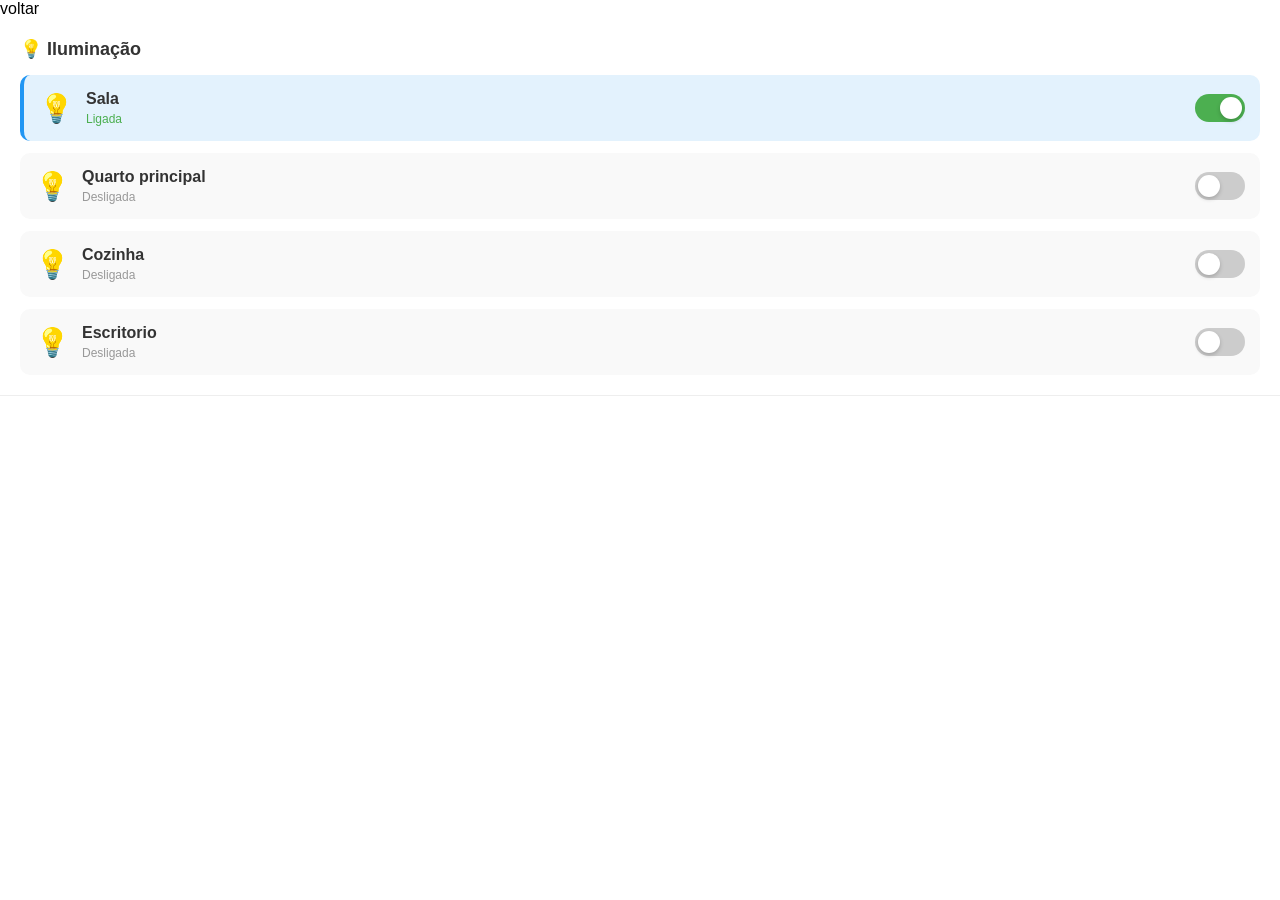
==== pagina-principal/html/luz.html @ f23a62cf "primeiro commit" ====
<link rel="stylesheet" href="../css/atlas.css" /> 
        <a href="index.html">voltar</a>

        <link rel="stylesheet" href="../css/atlas.css" />
        <body>
           <!-- Lighting Control -->
           <div class="control-section">
            <h3>💡 Iluminação</h3>
            <div class="devices-grid">
              <div class="device-card active" data-device="luz-sala">
                <div class="device-icon">💡</div>
                <div class="device-info">
                  <span class="device-name">Sala</span>
                  <span class="device-status off on">Ligada</span>
                </div>
                <button class="toggle-btn active" data-device="luz-sala">
                  <span class="toggle-slider"></span>
                </button>
              </div>

              <div class="device-card" data-device="luz-quarto">
                <div class="device-icon">💡</div>
                <div class="device-info">
                  <span class="device-name">Quarto principal</span>
                  <span class="device-status off">Desligada</span>
                </div>
                <button class="toggle-btn" data-device="luz-quarto">
                  <span class="toggle-slider"></span>
                </button>
              </div>

              <div class="device-card" data-device="luz-cozinha">
                <div class="device-icon">💡</div>
                <div class="device-info">
                  <span class="device-name">Cozinha</span>
                  <span class="device-status off">Desligada</span>
                </div>
                <button class="toggle-btn" data-device="luz-cozinha">
                  <span class="toggle-slider"></span>
                </button>
              </div>

              <div class="device-card" data-device="luz-escritorio">
                <div class="device-icon">💡</div>
                <div class="device-info">
                  <span class="device-name">Escritorio</span>
                  <span class="device-status off">Desligada</span>
                </div>
               <button class="toggle-btn" data-device="luz-escritorio">
                <span class="toggle-slider"></span>
               </button>
              </div>
            </div>
          </div>

            <!-- Audio for TTS -->
          <audio id="atlasAudio" style="display: none"></audio>

          <script src="/js/luz.js"></script>
         </body>
         <body>

   </body>

   <script src="../js/atlas.js"></script>
         </body>
---- pagina-principal/css/atlas.css ----
* {
    margin: 0;
    padding: 0;
    box-sizing: border-box;
}
a{
    text-decoration: none;
    color:black
    ;
}
body {
    font-family: 'Segoe UI', Tahoma, Geneva, Verdana, sans-serif;
    
        background-image: url('../images/10547365-fundo-gradiente-purpura-claro-escuro-escuro-gratis-foto.jpg');
        background-size: cover; /* Ajusta o tamanho para cobrir a tela */
        background-repeat: no-repeat; /* Não repete a imagem */
        background-position: center; /* Centraliza a imagem */
        background-attachment: fixed; /* Mantém a imagem fixa ao rolar (opcional) */
    
      
}

.container {
    max-width: 1400px;
    margin: 0 auto;
}

/* Header */
.header {
    background: white;
    padding: 20px 30px;
    border-radius: 15px;
    display: flex;
    justify-content: space-between;
    align-items: center;
    margin-bottom: 20px;
    box-shadow: 0 4px 6px rgba(0,0,0,0.1);
}

.logo {
    display: flex;
    align-items: center;
    gap: 15px;
}

.logo-icon {
    font-size:  40px
}

.logo2{
    background: none;
    border: none;
    padding: 0;
    cursor: pointer;
    font-size: 40px;
}


.logo h1 {
    color: #d38afa;
    font-size: 32px;
    font-weight: 700;
}

.status {
    display: flex;
    align-items: center;
    gap: 8px;
    color: #4caf50;
    font-weight: 500;
}

.status-indicator {
    width: 12px;
    height: 12px;
    border-radius: 50%;
    background: #4caf50;
    animation: pulse 2s infinite;
}

@keyframes pulse {
    0%, 100% { opacity: 1; }
    50% { opacity: 0.5; }
}

/* Main Content */
.main-content {
    display: grid;
    grid-template-columns: 1fr 1fr;
    gap: 20px;
    margin-bottom: 20px;
}

.chat-panel, .control-panel {
    background: white;
    border-radius: 15px;
    overflow: hidden;
    box-shadow: 0 4px 6px rgba(0,0,0,0.1);
    display: flex;
    flex-direction: column;
}

.panel-header {
    background: linear-gradient(135deg, #667eea 0%, #764ba2 100%);
    color: white;
    padding: 20px;
}

.panel-header h2 {
    font-size: 22px;
    font-weight: 600;
}

/* Chat Interface */
.chat-messages {
    flex: 1;
    padding: 20px;
    overflow-y: auto;
    max-height: 500px;
    min-height: 400px;
}

.message {
    display: flex;
    gap: 12px;
    margin-bottom: 20px;
    animation: fadeIn 0.3s ease;
}

@keyframes fadeIn {
    from { opacity: 0; transform: translateY(10px); }
    to { opacity: 1; transform: translateY(0); }
}

.message.user {
    flex-direction: row-reverse;
}

.avatar {
    width: 40px;
    height: 40px;
    border-radius: 50%;
    display: flex;
    align-items: center;
    justify-content: center;
    font-size: 24px;
    flex-shrink: 0;
}

.message.assistant .avatar {
    background: #e3f2fd;
}

.message.user .avatar {
    background: #f3e5f5;
}

.message-content {
    background: #f5f5f5;
    padding: 12px 16px;
    border-radius: 12px;
    max-width: 70%;
}

.message.user .message-content {
    background: #667eea;
    color: white;
}

.message-content p {
    margin-bottom: 5px;
    line-height: 1.5;
}

.message-content small {
    color: #666;
    font-size: 12px;
}

.message.user .message-content small {
    color: rgba(255,255,255,0.8);
}

.chat-input-container {
    display: flex;
    gap: 10px;
    padding: 20px;
    border-top: 1px solid #eee;
    background: white;
}

.voice-btn {
    width: 50px;
    height: 50px;
    border-radius: 50%;
    border: none;
    background: #667eea;
    color: white;
    cursor: pointer;
    font-size: 24px;
    display: flex;
    align-items: center;
    justify-content: center;
    transition: all 0.3s ease;
}

.voice-btn:hover {
    background: #5568d3;
    transform: scale(1.05);
}

.voice-btn.listening {
    background: #f44336;
    animation: pulse-mic 1s infinite;
}

@keyframes pulse-mic {
    0%, 100% { transform: scale(1); }
    50% { transform: scale(1.1); }
}

#chatInput {
    flex: 1;
    padding: 12px 16px;
    border: 2px solid #e0e0e0;
    border-radius: 25px;
    font-size: 14px;
    outline: none;
    transition: border-color 0.3s ease;
}

#chatInput:focus {
    border-color: #667eea;
}

.send-btn {
    padding: 12px 24px;
    background: #667eea;
    color: white;
    border: none;
    border-radius: 25px;
    cursor: pointer;
    font-weight: 600;
    transition: background 0.3s ease;
}

.send-btn:hover {
    background: #5568d3;
}

/* Control Panel */
.control-panel {
    max-height: 700px;
    overflow-y: auto;
}

.control-section {
    padding: 20px;
    border-bottom: 1px solid #eee;
}

.control-section:last-child {
    border-bottom: none;
}

.control-section h3 {
    margin-bottom: 15px;
    color: #333;
    font-size: 18px;
}

/* Devices Grid */
.devices-grid {
    display: grid;
    gap: 12px;
}

.device-card {
    display: flex;
    align-items: center;
    gap: 12px;
    padding: 15px;
    background: #f9f9f9;
    border-radius: 10px;
    transition: all 0.3s ease;
}

.device-card:hover {
    background: #f0f0f0;
}

.device-card.active {
    background: #e3f2fd;
    border-left: 4px solid #2196f3;
}

.device-icon {
    font-size: 28px;
}

.device-info {
    flex: 1;
    display: flex;
    flex-direction: column;
    gap: 4px;
}

.device-name {
    font-weight: 600;
    color: #333;
}

.device-status {
    font-size: 12px;
    color: #999;
}

.device-status.on {
    color: #4caf50;
}

.toggle-btn {
    width: 50px;
    height: 28px;
    background: #ccc;
    border: none;
    border-radius: 14px;
    cursor: pointer;
    position: relative;
    transition: background 0.3s ease;
}

.toggle-btn.active {
    background: #4caf50;
}

.toggle-slider {
    position: absolute;
    width: 22px;
    height: 22px;
    background: white;
    border-radius: 50%;
    top: 3px;
    left: 3px;
    transition: transform 0.3s ease;
    box-shadow: 0 2px 4px rgba(0,0,0,0.2);
}

.toggle-btn.active .toggle-slider {
    transform: translateX(22px);
}

/* Climate Control */
.climate-control {
    display: flex;
    flex-direction: column;
    align-items: center;
    gap: 15px;
    padding: 20px;
    background: #f9f9f9;
    border-radius: 10px;
}

.temperature-display {
    display: flex;
    align-items: baseline;
    gap: 5px;
}

.temp-value {
    font-size: 48px;
    font-weight: 700;
    color: #667eea;
}

.temp-unit {
    font-size: 24px;
    color: #999;
}

.climate-controls {
    display: flex;
    gap: 15px;
}

.temp-btn {
    width: 50px;
    height: 50px;
    border-radius: 50%;
    border: 2px solid #667eea;
    background: white;
    color: #667eea;
    font-size: 24px;
    font-weight: 700;
    cursor: pointer;
    transition: all 0.3s ease;
}

.temp-btn:hover {
    background: #667eea;
    color: white;
}

.ac-status {
    color: #666;
    font-size: 14px;
}

/* Security Panel */
.security-panel {
    display: flex;
    flex-direction: column;
    gap: 15px;
}

.security-status {
    display: flex;
    align-items: center;
    gap: 10px;
    padding: 15px;
    background: #e8f5e9;
    border-radius: 10px;
    color: #2e7d32;
    font-weight: 600;
}

.security-icon {
    font-size: 24px;
}

.camera-grid {
    display: grid;
    grid-template-columns: 1fr 1fr;
    gap: 10px;
}

.camera-feed {
    display: flex;
    flex-direction: column;
    gap: 8px;
}

.camera-placeholder {
    aspect-ratio: 16/9;
    background: #333;
    color: white;
    display: flex;
    align-items: center;
    justify-content: center;
    border-radius: 8px;
    font-size: 14px;
}

.camera-status {
    font-size: 12px;
    color: #4caf50;
    text-align: center;
}

.alarm-btn {
    padding: 12px;
    background: #ff5252;
    color: white;
    border: none;
    border-radius: 8px;
    cursor: pointer;
    font-weight: 600;
    transition: background 0.3s ease;
}

.alarm-btn:hover {
    background: #ff1744;
}

/* Music Player */
.music-player {
    display: flex;
    flex-direction: column;
    gap: 15px;
    padding: 15px;
    background: #f9f9f9;
    border-radius: 10px;
}

.now-playing {
    text-align: center;
    color: #666;
    font-style: italic;
}

.player-controls {
    display: flex;
    justify-content: center;
    gap: 15px;
}

.player-btn {
    width: 45px;
    height: 45px;
    border-radius: 50%;
    border: none;
    background: #667eea;
    color: white;
    font-size: 18px;
    cursor: pointer;
    transition: all 0.3s ease;
    display: flex;
    align-items: center;
    justify-content: center;
}

.player-btn:hover {
    background: #5568d3;
    transform: scale(1.1);
}

/* Shopping Cart */
.shopping-section {
    display: flex;
    flex-direction: column;
    gap: 15px;
}

.cart-summary {
    display: flex;
    justify-content: space-between;
    align-items: center;
    padding: 15px;
    background: #f9f9f9;
    border-radius: 10px;
}

.cart-info {
    display: flex;
    flex-direction: column;
    gap: 5px;
}

.cart-count {
    font-weight: 600;
    color: #333;
}

.cart-total {
    font-size: 18px;
    font-weight: 700;
    color: #667eea;
}

.view-cart-btn {
    padding: 10px 20px;
    background: #667eea;
    color: white;
    border: none;
    border-radius: 8px;
    cursor: pointer;
    font-weight: 600;
    transition: background 0.3s ease;
}

.view-cart-btn:hover {
    background: #5568d3;
}

.quick-add {
    display: flex;
    gap: 10px;
}

.quick-add input {
    flex: 1;
    padding: 10px;
    border: 2px solid #e0e0e0;
    border-radius: 8px;
    font-size: 14px;
    outline: none;
}

.quick-add input:focus {
    border-color: #667eea;
}

.add-btn {
    padding: 10px 20px;
    background: #4caf50;
    color: white;
    border: none;
    border-radius: 8px;
    cursor: pointer;
    font-weight: 600;
    transition: background 0.3s ease;
}

.add-btn:hover {
    background: #45a049;
}

.cart-items {
    display: flex;
    flex-direction: column;
    gap: 8px;
    max-height: 200px;
    overflow-y: auto;
}

.cart-item {
    display: flex;
    justify-content: space-between;
    align-items: center;
    padding: 10px;
    background: #f5f5f5;
    border-radius: 8px;
    animation: slideIn 0.3s ease;
}

@keyframes slideIn {
    from { opacity: 0; transform: translateX(-20px); }
    to { opacity: 1; transform: translateX(0); }
}

.cart-item-info {
    flex: 1;
}

.cart-item-name {
    font-weight: 600;
    color: #333;
}

.cart-item-price {
    color: #666;
    font-size: 14px;
}

.remove-item-btn {
    padding: 5px 10px;
    background: #ff5252;
    color: white;
    border: none;
    border-radius: 5px;
    cursor: pointer;
    font-size: 12px;
    transition: background 0.3s ease;
}

.remove-item-btn:hover {
    background: #ff1744;
}

/* GPS Navigation */
.gps-section {
    display: flex;
    flex-direction: column;
    gap: 15px;
}

.location-display {
    padding: 15px;
    background: #e3f2fd;
    border-radius: 10px;
}

.current-location {
    color: #1976d2;
    font-weight: 600;
    display: flex;
    align-items: center;
    gap: 8px;
}

.navigation-input {
    display: flex;
    gap: 10px;
}

.navigation-input input {
    flex: 1;
    padding: 10px;
    border: 2px solid #e0e0e0;
    border-radius: 8px;
    font-size: 14px;
    outline: none;
}

.navigation-input input:focus {
    border-color: #667eea;
}

.navigate-btn {
    padding: 10px 20px;
    background: #2196f3;
    color: white;
    border: none;
    border-radius: 8px;
    cursor: pointer;
    font-weight: 600;
    transition: background 0.3s ease;
}

.navigate-btn:hover {
    background: #1976d2;
}

.route-info {
    padding: 15px;
    background: #f9f9f9;
    border-radius: 10px;
    min-height: 60px;
    display: none;
}

.route-info.active {
    display: block;
}

.route-details {
    display: flex;
    flex-direction: column;
    gap: 10px;
}

.route-detail-item {
    display: flex;
    justify-content: space-between;
    color: #666;
}

.route-detail-item strong {
    color: #333;
}

.get-location-btn {
    padding: 10px;
    background: #ff9800;
    color: white;
    border: none;
    border-radius: 8px;
    cursor: pointer;
    font-weight: 600;
    transition: background 0.3s ease;
}

.get-location-btn:hover {
    background: #f57c00;
}

/* Modal */
.modal {
    display: none;
    position: fixed;
    z-index: 1000;
    left: 0;
    top: 0;
    width: 100%;
    height: 100%;
    background: rgba(0,0,0,0.5);
    animation: fadeIn 0.3s ease;
}

.modal.active {
    display: flex;
    justify-content: center;
    align-items: center;
}

.modal-content {
    background: white;
    border-radius: 15px;
    width: 90%;
    max-width: 600px;
    max-height: 80vh;
    display: flex;
    flex-direction: column;
    animation: slideUp 0.3s ease;
}

@keyframes slideUp {
    from { opacity: 0; transform: translateY(50px); }
    to { opacity: 1; transform: translateY(0); }
}

.modal-header {
    display: flex;
    justify-content: space-between;
    align-items: center;
    padding: 20px;
    border-bottom: 1px solid #eee;
}

.modal-header h2 {
    color: #333;
    font-size: 24px;
}

.close-modal {
    width: 35px;
    height: 35px;
    border-radius: 50%;
    border: none;
    background: #f5f5f5;
    font-size: 24px;
    cursor: pointer;
    transition: background 0.3s ease;
}

.close-modal:hover {
    background: #e0e0e0;
}

.modal-body {
    flex: 1;
    padding: 20px;
    overflow-y: auto;
}

.empty-cart {
    text-align: center;
    color: #999;
    padding: 40px;
    font-style: italic;
}

.modal-cart-item {
    display: flex;
    justify-content: space-between;
    align-items: center;
    padding: 15px;
    background: #f9f9f9;
    border-radius: 10px;
    margin-bottom: 10px;
}

.modal-cart-item-info {
    flex: 1;
}

.modal-cart-item-name {
    font-weight: 600;
    color: #333;
    margin-bottom: 5px;
}

.modal-cart-item-price {
    color: #667eea;
    font-size: 16px;
    font-weight: 600;
}

.modal-footer {
    padding: 20px;
    border-top: 1px solid #eee;
    display: flex;
    flex-direction: column;
    gap: 10px;
}

.modal-total {
    display: flex;
    justify-content: space-between;
    font-size: 20px;
    font-weight: 700;
    color: #333;
    padding-bottom: 10px;
}

.modal-total-value {
    color: #667eea;
}

.checkout-btn {
    padding: 15px;
    background: #4caf50;
    color: white;
    border: none;
    border-radius: 10px;
    cursor: pointer;
    font-weight: 700;
    font-size: 16px;
    transition: background 0.3s ease;
}

.checkout-btn:hover {
    background: #45a049;
}

.clear-cart-btn {
    padding: 12px;
    background: #f44336;
    color: white;
    border: none;
    border-radius: 10px;
    cursor: pointer;
    font-weight: 600;
    transition: background 0.3s ease;
}

.clear-cart-btn:hover {
    background: #d32f2f;
}

/* Educational Section */
.educational-section {
    background: white;
    border-radius: 15px;
    padding: 30px;
    box-shadow: 0 4px 6px rgba(0,0,0,0.1);
}

.educational-section h2 {
    color: #667eea;
    margin-bottom: 20px;
    font-size: 24px;
}

.educational-grid {
    display: grid;
    grid-template-columns: repeat(4, 1fr);
    gap: 20px;
}

.edu-card {
    padding: 20px;
    background: #f9f9f9;
    border-radius: 10px;
    text-align: center;
    cursor: pointer;
    transition: all 0.3s ease;
}

.edu-card:hover {
    background: #e3f2fd;
    transform: translateY(-5px);
    box-shadow: 0 4px 8px rgba(0,0,0,0.1);
}

.edu-icon {
    font-size: 48px;
    margin-bottom: 10px;
}

.edu-card h4 {
    color: #333;
    margin-bottom: 8px;
    font-size: 16px;
}

.edu-card p {
    color: #666;
    font-size: 13px;
}

/* Responsive */
@media (max-width: 1024px) {
    .main-content {
        grid-template-columns: 1fr;
    }

    .educational-grid {
        grid-template-columns: repeat(2, 1fr);
    }
}

@media (max-width: 600px) {
    .educational-grid {
        grid-template-columns: 1fr;
    }

    .camera-grid {
        grid-template-columns: 1fr;
    }

    .logo h1 {
        font-size: 24px;
    }
}

#chatMessages .message {
    display: flexbox;
  }
---- pagina-principal/css/atlas.css ----
* {
    margin: 0;
    padding: 0;
    box-sizing: border-box;
}
a{
    text-decoration: none;
    color:black
    ;
}
body {
    font-family: 'Segoe UI', Tahoma, Geneva, Verdana, sans-serif;
    
        background-image: url('../images/10547365-fundo-gradiente-purpura-claro-escuro-escuro-gratis-foto.jpg');
        background-size: cover; /* Ajusta o tamanho para cobrir a tela */
        background-repeat: no-repeat; /* Não repete a imagem */
        background-position: center; /* Centraliza a imagem */
        background-attachment: fixed; /* Mantém a imagem fixa ao rolar (opcional) */
    
      
}

.container {
    max-width: 1400px;
    margin: 0 auto;
}

/* Header */
.header {
    background: white;
    padding: 20px 30px;
    border-radius: 15px;
    display: flex;
    justify-content: space-between;
    align-items: center;
    margin-bottom: 20px;
    box-shadow: 0 4px 6px rgba(0,0,0,0.1);
}

.logo {
    display: flex;
    align-items: center;
    gap: 15px;
}

.logo-icon {
    font-size:  40px
}

.logo2{
    background: none;
    border: none;
    padding: 0;
    cursor: pointer;
    font-size: 40px;
}


.logo h1 {
    color: #d38afa;
    font-size: 32px;
    font-weight: 700;
}

.status {
    display: flex;
    align-items: center;
    gap: 8px;
    color: #4caf50;
    font-weight: 500;
}

.status-indicator {
    width: 12px;
    height: 12px;
    border-radius: 50%;
    background: #4caf50;
    animation: pulse 2s infinite;
}

@keyframes pulse {
    0%, 100% { opacity: 1; }
    50% { opacity: 0.5; }
}

/* Main Content */
.main-content {
    display: grid;
    grid-template-columns: 1fr 1fr;
    gap: 20px;
    margin-bottom: 20px;
}

.chat-panel, .control-panel {
    background: white;
    border-radius: 15px;
    overflow: hidden;
    box-shadow: 0 4px 6px rgba(0,0,0,0.1);
    display: flex;
    flex-direction: column;
}

.panel-header {
    background: linear-gradient(135deg, #667eea 0%, #764ba2 100%);
    color: white;
    padding: 20px;
}

.panel-header h2 {
    font-size: 22px;
    font-weight: 600;
}

/* Chat Interface */
.chat-messages {
    flex: 1;
    padding: 20px;
    overflow-y: auto;
    max-height: 500px;
    min-height: 400px;
}

.message {
    display: flex;
    gap: 12px;
    margin-bottom: 20px;
    animation: fadeIn 0.3s ease;
}

@keyframes fadeIn {
    from { opacity: 0; transform: translateY(10px); }
    to { opacity: 1; transform: translateY(0); }
}

.message.user {
    flex-direction: row-reverse;
}

.avatar {
    width: 40px;
    height: 40px;
    border-radius: 50%;
    display: flex;
    align-items: center;
    justify-content: center;
    font-size: 24px;
    flex-shrink: 0;
}

.message.assistant .avatar {
    background: #e3f2fd;
}

.message.user .avatar {
    background: #f3e5f5;
}

.message-content {
    background: #f5f5f5;
    padding: 12px 16px;
    border-radius: 12px;
    max-width: 70%;
}

.message.user .message-content {
    background: #667eea;
    color: white;
}

.message-content p {
    margin-bottom: 5px;
    line-height: 1.5;
}

.message-content small {
    color: #666;
    font-size: 12px;
}

.message.user .message-content small {
    color: rgba(255,255,255,0.8);
}

.chat-input-container {
    display: flex;
    gap: 10px;
    padding: 20px;
    border-top: 1px solid #eee;
    background: white;
}

.voice-btn {
    width: 50px;
    height: 50px;
    border-radius: 50%;
    border: none;
    background: #667eea;
    color: white;
    cursor: pointer;
    font-size: 24px;
    display: flex;
    align-items: center;
    justify-content: center;
    transition: all 0.3s ease;
}

.voice-btn:hover {
    background: #5568d3;
    transform: scale(1.05);
}

.voice-btn.listening {
    background: #f44336;
    animation: pulse-mic 1s infinite;
}

@keyframes pulse-mic {
    0%, 100% { transform: scale(1); }
    50% { transform: scale(1.1); }
}

#chatInput {
    flex: 1;
    padding: 12px 16px;
    border: 2px solid #e0e0e0;
    border-radius: 25px;
    font-size: 14px;
    outline: none;
    transition: border-color 0.3s ease;
}

#chatInput:focus {
    border-color: #667eea;
}

.send-btn {
    padding: 12px 24px;
    background: #667eea;
    color: white;
    border: none;
    border-radius: 25px;
    cursor: pointer;
    font-weight: 600;
    transition: background 0.3s ease;
}

.send-btn:hover {
    background: #5568d3;
}

/* Control Panel */
.control-panel {
    max-height: 700px;
    overflow-y: auto;
}

.control-section {
    padding: 20px;
    border-bottom: 1px solid #eee;
}

.control-section:last-child {
    border-bottom: none;
}

.control-section h3 {
    margin-bottom: 15px;
    color: #333;
    font-size: 18px;
}

/* Devices Grid */
.devices-grid {
    display: grid;
    gap: 12px;
}

.device-card {
    display: flex;
    align-items: center;
    gap: 12px;
    padding: 15px;
    background: #f9f9f9;
    border-radius: 10px;
    transition: all 0.3s ease;
}

.device-card:hover {
    background: #f0f0f0;
}

.device-card.active {
    background: #e3f2fd;
    border-left: 4px solid #2196f3;
}

.device-icon {
    font-size: 28px;
}

.device-info {
    flex: 1;
    display: flex;
    flex-direction: column;
    gap: 4px;
}

.device-name {
    font-weight: 600;
    color: #333;
}

.device-status {
    font-size: 12px;
    color: #999;
}

.device-status.on {
    color: #4caf50;
}

.toggle-btn {
    width: 50px;
    height: 28px;
    background: #ccc;
    border: none;
    border-radius: 14px;
    cursor: pointer;
    position: relative;
    transition: background 0.3s ease;
}

.toggle-btn.active {
    background: #4caf50;
}

.toggle-slider {
    position: absolute;
    width: 22px;
    height: 22px;
    background: white;
    border-radius: 50%;
    top: 3px;
    left: 3px;
    transition: transform 0.3s ease;
    box-shadow: 0 2px 4px rgba(0,0,0,0.2);
}

.toggle-btn.active .toggle-slider {
    transform: translateX(22px);
}

/* Climate Control */
.climate-control {
    display: flex;
    flex-direction: column;
    align-items: center;
    gap: 15px;
    padding: 20px;
    background: #f9f9f9;
    border-radius: 10px;
}

.temperature-display {
    display: flex;
    align-items: baseline;
    gap: 5px;
}

.temp-value {
    font-size: 48px;
    font-weight: 700;
    color: #667eea;
}

.temp-unit {
    font-size: 24px;
    color: #999;
}

.climate-controls {
    display: flex;
    gap: 15px;
}

.temp-btn {
    width: 50px;
    height: 50px;
    border-radius: 50%;
    border: 2px solid #667eea;
    background: white;
    color: #667eea;
    font-size: 24px;
    font-weight: 700;
    cursor: pointer;
    transition: all 0.3s ease;
}

.temp-btn:hover {
    background: #667eea;
    color: white;
}

.ac-status {
    color: #666;
    font-size: 14px;
}

/* Security Panel */
.security-panel {
    display: flex;
    flex-direction: column;
    gap: 15px;
}

.security-status {
    display: flex;
    align-items: center;
    gap: 10px;
    padding: 15px;
    background: #e8f5e9;
    border-radius: 10px;
    color: #2e7d32;
    font-weight: 600;
}

.security-icon {
    font-size: 24px;
}

.camera-grid {
    display: grid;
    grid-template-columns: 1fr 1fr;
    gap: 10px;
}

.camera-feed {
    display: flex;
    flex-direction: column;
    gap: 8px;
}

.camera-placeholder {
    aspect-ratio: 16/9;
    background: #333;
    color: white;
    display: flex;
    align-items: center;
    justify-content: center;
    border-radius: 8px;
    font-size: 14px;
}

.camera-status {
    font-size: 12px;
    color: #4caf50;
    text-align: center;
}

.alarm-btn {
    padding: 12px;
    background: #ff5252;
    color: white;
    border: none;
    border-radius: 8px;
    cursor: pointer;
    font-weight: 600;
    transition: background 0.3s ease;
}

.alarm-btn:hover {
    background: #ff1744;
}

/* Music Player */
.music-player {
    display: flex;
    flex-direction: column;
    gap: 15px;
    padding: 15px;
    background: #f9f9f9;
    border-radius: 10px;
}

.now-playing {
    text-align: center;
    color: #666;
    font-style: italic;
}

.player-controls {
    display: flex;
    justify-content: center;
    gap: 15px;
}

.player-btn {
    width: 45px;
    height: 45px;
    border-radius: 50%;
    border: none;
    background: #667eea;
    color: white;
    font-size: 18px;
    cursor: pointer;
    transition: all 0.3s ease;
    display: flex;
    align-items: center;
    justify-content: center;
}

.player-btn:hover {
    background: #5568d3;
    transform: scale(1.1);
}

/* Shopping Cart */
.shopping-section {
    display: flex;
    flex-direction: column;
    gap: 15px;
}

.cart-summary {
    display: flex;
    justify-content: space-between;
    align-items: center;
    padding: 15px;
    background: #f9f9f9;
    border-radius: 10px;
}

.cart-info {
    display: flex;
    flex-direction: column;
    gap: 5px;
}

.cart-count {
    font-weight: 600;
    color: #333;
}

.cart-total {
    font-size: 18px;
    font-weight: 700;
    color: #667eea;
}

.view-cart-btn {
    padding: 10px 20px;
    background: #667eea;
    color: white;
    border: none;
    border-radius: 8px;
    cursor: pointer;
    font-weight: 600;
    transition: background 0.3s ease;
}

.view-cart-btn:hover {
    background: #5568d3;
}

.quick-add {
    display: flex;
    gap: 10px;
}

.quick-add input {
    flex: 1;
    padding: 10px;
    border: 2px solid #e0e0e0;
    border-radius: 8px;
    font-size: 14px;
    outline: none;
}

.quick-add input:focus {
    border-color: #667eea;
}

.add-btn {
    padding: 10px 20px;
    background: #4caf50;
    color: white;
    border: none;
    border-radius: 8px;
    cursor: pointer;
    font-weight: 600;
    transition: background 0.3s ease;
}

.add-btn:hover {
    background: #45a049;
}

.cart-items {
    display: flex;
    flex-direction: column;
    gap: 8px;
    max-height: 200px;
    overflow-y: auto;
}

.cart-item {
    display: flex;
    justify-content: space-between;
    align-items: center;
    padding: 10px;
    background: #f5f5f5;
    border-radius: 8px;
    animation: slideIn 0.3s ease;
}

@keyframes slideIn {
    from { opacity: 0; transform: translateX(-20px); }
    to { opacity: 1; transform: translateX(0); }
}

.cart-item-info {
    flex: 1;
}

.cart-item-name {
    font-weight: 600;
    color: #333;
}

.cart-item-price {
    color: #666;
    font-size: 14px;
}

.remove-item-btn {
    padding: 5px 10px;
    background: #ff5252;
    color: white;
    border: none;
    border-radius: 5px;
    cursor: pointer;
    font-size: 12px;
    transition: background 0.3s ease;
}

.remove-item-btn:hover {
    background: #ff1744;
}

/* GPS Navigation */
.gps-section {
    display: flex;
    flex-direction: column;
    gap: 15px;
}

.location-display {
    padding: 15px;
    background: #e3f2fd;
    border-radius: 10px;
}

.current-location {
    color: #1976d2;
    font-weight: 600;
    display: flex;
    align-items: center;
    gap: 8px;
}

.navigation-input {
    display: flex;
    gap: 10px;
}

.navigation-input input {
    flex: 1;
    padding: 10px;
    border: 2px solid #e0e0e0;
    border-radius: 8px;
    font-size: 14px;
    outline: none;
}

.navigation-input input:focus {
    border-color: #667eea;
}

.navigate-btn {
    padding: 10px 20px;
    background: #2196f3;
    color: white;
    border: none;
    border-radius: 8px;
    cursor: pointer;
    font-weight: 600;
    transition: background 0.3s ease;
}

.navigate-btn:hover {
    background: #1976d2;
}

.route-info {
    padding: 15px;
    background: #f9f9f9;
    border-radius: 10px;
    min-height: 60px;
    display: none;
}

.route-info.active {
    display: block;
}

.route-details {
    display: flex;
    flex-direction: column;
    gap: 10px;
}

.route-detail-item {
    display: flex;
    justify-content: space-between;
    color: #666;
}

.route-detail-item strong {
    color: #333;
}

.get-location-btn {
    padding: 10px;
    background: #ff9800;
    color: white;
    border: none;
    border-radius: 8px;
    cursor: pointer;
    font-weight: 600;
    transition: background 0.3s ease;
}

.get-location-btn:hover {
    background: #f57c00;
}

/* Modal */
.modal {
    display: none;
    position: fixed;
    z-index: 1000;
    left: 0;
    top: 0;
    width: 100%;
    height: 100%;
    background: rgba(0,0,0,0.5);
    animation: fadeIn 0.3s ease;
}

.modal.active {
    display: flex;
    justify-content: center;
    align-items: center;
}

.modal-content {
    background: white;
    border-radius: 15px;
    width: 90%;
    max-width: 600px;
    max-height: 80vh;
    display: flex;
    flex-direction: column;
    animation: slideUp 0.3s ease;
}

@keyframes slideUp {
    from { opacity: 0; transform: translateY(50px); }
    to { opacity: 1; transform: translateY(0); }
}

.modal-header {
    display: flex;
    justify-content: space-between;
    align-items: center;
    padding: 20px;
    border-bottom: 1px solid #eee;
}

.modal-header h2 {
    color: #333;
    font-size: 24px;
}

.close-modal {
    width: 35px;
    height: 35px;
    border-radius: 50%;
    border: none;
    background: #f5f5f5;
    font-size: 24px;
    cursor: pointer;
    transition: background 0.3s ease;
}

.close-modal:hover {
    background: #e0e0e0;
}

.modal-body {
    flex: 1;
    padding: 20px;
    overflow-y: auto;
}

.empty-cart {
    text-align: center;
    color: #999;
    padding: 40px;
    font-style: italic;
}

.modal-cart-item {
    display: flex;
    justify-content: space-between;
    align-items: center;
    padding: 15px;
    background: #f9f9f9;
    border-radius: 10px;
    margin-bottom: 10px;
}

.modal-cart-item-info {
    flex: 1;
}

.modal-cart-item-name {
    font-weight: 600;
    color: #333;
    margin-bottom: 5px;
}

.modal-cart-item-price {
    color: #667eea;
    font-size: 16px;
    font-weight: 600;
}

.modal-footer {
    padding: 20px;
    border-top: 1px solid #eee;
    display: flex;
    flex-direction: column;
    gap: 10px;
}

.modal-total {
    display: flex;
    justify-content: space-between;
    font-size: 20px;
    font-weight: 700;
    color: #333;
    padding-bottom: 10px;
}

.modal-total-value {
    color: #667eea;
}

.checkout-btn {
    padding: 15px;
    background: #4caf50;
    color: white;
    border: none;
    border-radius: 10px;
    cursor: pointer;
    font-weight: 700;
    font-size: 16px;
    transition: background 0.3s ease;
}

.checkout-btn:hover {
    background: #45a049;
}

.clear-cart-btn {
    padding: 12px;
    background: #f44336;
    color: white;
    border: none;
    border-radius: 10px;
    cursor: pointer;
    font-weight: 600;
    transition: background 0.3s ease;
}

.clear-cart-btn:hover {
    background: #d32f2f;
}

/* Educational Section */
.educational-section {
    background: white;
    border-radius: 15px;
    padding: 30px;
    box-shadow: 0 4px 6px rgba(0,0,0,0.1);
}

.educational-section h2 {
    color: #667eea;
    margin-bottom: 20px;
    font-size: 24px;
}

.educational-grid {
    display: grid;
    grid-template-columns: repeat(4, 1fr);
    gap: 20px;
}

.edu-card {
    padding: 20px;
    background: #f9f9f9;
    border-radius: 10px;
    text-align: center;
    cursor: pointer;
    transition: all 0.3s ease;
}

.edu-card:hover {
    background: #e3f2fd;
    transform: translateY(-5px);
    box-shadow: 0 4px 8px rgba(0,0,0,0.1);
}

.edu-icon {
    font-size: 48px;
    margin-bottom: 10px;
}

.edu-card h4 {
    color: #333;
    margin-bottom: 8px;
    font-size: 16px;
}

.edu-card p {
    color: #666;
    font-size: 13px;
}

/* Responsive */
@media (max-width: 1024px) {
    .main-content {
        grid-template-columns: 1fr;
    }

    .educational-grid {
        grid-template-columns: repeat(2, 1fr);
    }
}

@media (max-width: 600px) {
    .educational-grid {
        grid-template-columns: 1fr;
    }

    .camera-grid {
        grid-template-columns: 1fr;
    }

    .logo h1 {
        font-size: 24px;
    }
}

#chatMessages .message {
    display: flexbox;
  }
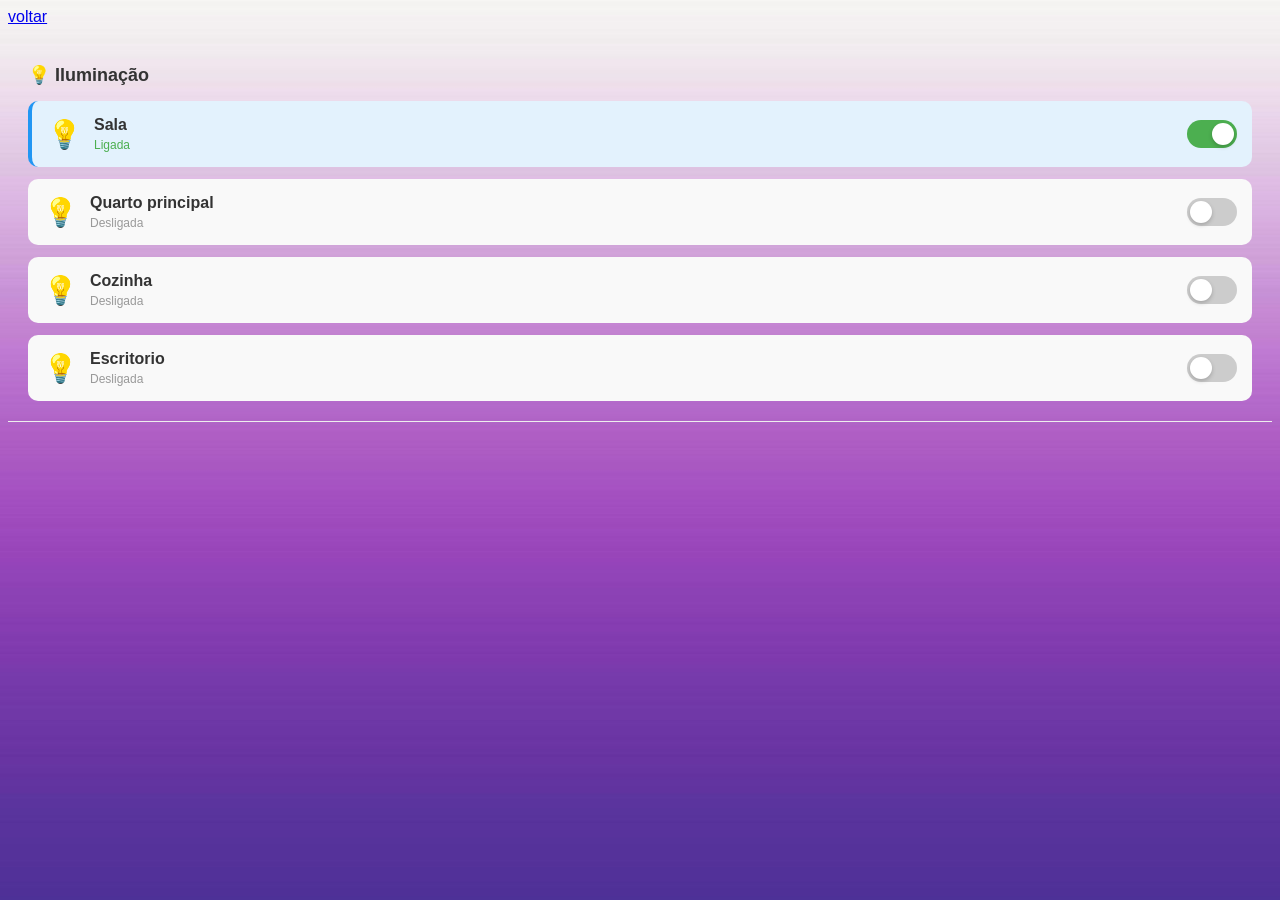
==== commit 30631898: "mexendo nas paginas" ====
--- a/pagina-principal/html/luz.html
+++ b/pagina-principal/html/luz.html
@@ -1,7 +1,5 @@
-        <link rel="stylesheet" href="../css/atlas.css" /> 
-        <a href="index.html">voltar</a>
-
-        <link rel="stylesheet" href="../css/atlas.css" />
+        <link rel="stylesheet" href="../css/luz.css" /> 
+        <a href="index.html" type="button" >voltar</a>
         <body>
            <!-- Lighting Control -->
            <div class="control-section">
--- a/pagina-principal/css/luz.css
+++ b/pagina-principal/css/luz.css
@@ -0,0 +1,127 @@
+/* Control Panel */
+
+body {
+    font-family: 'Segoe UI', Tahoma, Geneva, Verdana, sans-serif;
+    
+        background-image: url('/pagina-principal/css/10547365-fundo-gradiente-purpura-claro-escuro-escuro-gratis-foto.jpg');
+        background-size: cover; /* Ajusta o tamanho para cobrir a tela */
+        background-repeat: no-repeat; /* Não repete a imagem */
+        background-position: center; /* Centraliza a imagem */
+        background-attachment: fixed; /* Mantém a imagem fixa ao rolar (opcional) */
+    
+      
+}
+.control-panel {
+    max-height: 700px;
+    overflow-y: auto;
+}
+
+.control-section {
+    padding: 20px;
+    border-bottom: 1px solid #eee;
+}
+
+.control-section:last-child {
+    border-bottom: none;
+}
+
+.control-section h3 {
+    margin-bottom: 15px;
+    color: #333;
+    font-size: 18px;
+}
+
+/* Devices Grid */
+.devices-grid {
+    display: grid;
+    gap: 12px;
+}
+
+.device-card {
+    display: flex;
+    align-items: center;
+    gap: 12px;
+    padding: 15px;
+    background: #f9f9f9;
+    border-radius: 10px;
+    transition: all 0.3s ease;
+}
+
+.device-card:hover {
+    background: #f0f0f0;
+}
+
+.device-card.active {
+    background: #e3f2fd;
+    border-left: 4px solid #2196f3;
+}
+
+.device-icon {
+    font-size: 28px;
+}
+
+.device-info {
+    flex: 1;
+    display: flex;
+    flex-direction: column;
+    gap: 4px;
+}
+
+.device-name {
+    font-weight: 600;
+    color: #333;
+}
+
+.device-status {
+    font-size: 12px;
+    color: #999;
+}
+
+.device-status.on {
+    color: #4caf50;
+}
+
+.toggle-btn {
+    width: 50px;
+    height: 28px;
+    background: #ccc;
+    border: none;
+    border-radius: 14px;
+    cursor: pointer;
+    position: relative;
+    transition: background 0.3s ease;
+}
+
+.toggle-btn.active {
+    background: #4caf50;
+}
+
+.toggle-slider {
+    position: absolute;
+    width: 22px;
+    height: 22px;
+    background: white;
+    border-radius: 50%;
+    top: 3px;
+    left: 3px;
+    transition: transform 0.3s ease;
+    box-shadow: 0 2px 4px rgba(0,0,0,0.2);
+}
+
+.toggle-btn.active .toggle-slider {
+    transform: translateX(22px);
+}
+
+button[type="button"] {
+    background-color: white;
+    color: #764ba2;
+    border: none;
+    padding: 10px 20px;
+    border-radius: 5px;
+    cursor: pointer;
+}
+
+/* Efeito ao passar o mouse (hover) */
+button[type="button"]:hover {
+    background-color: #764ba2;
+}
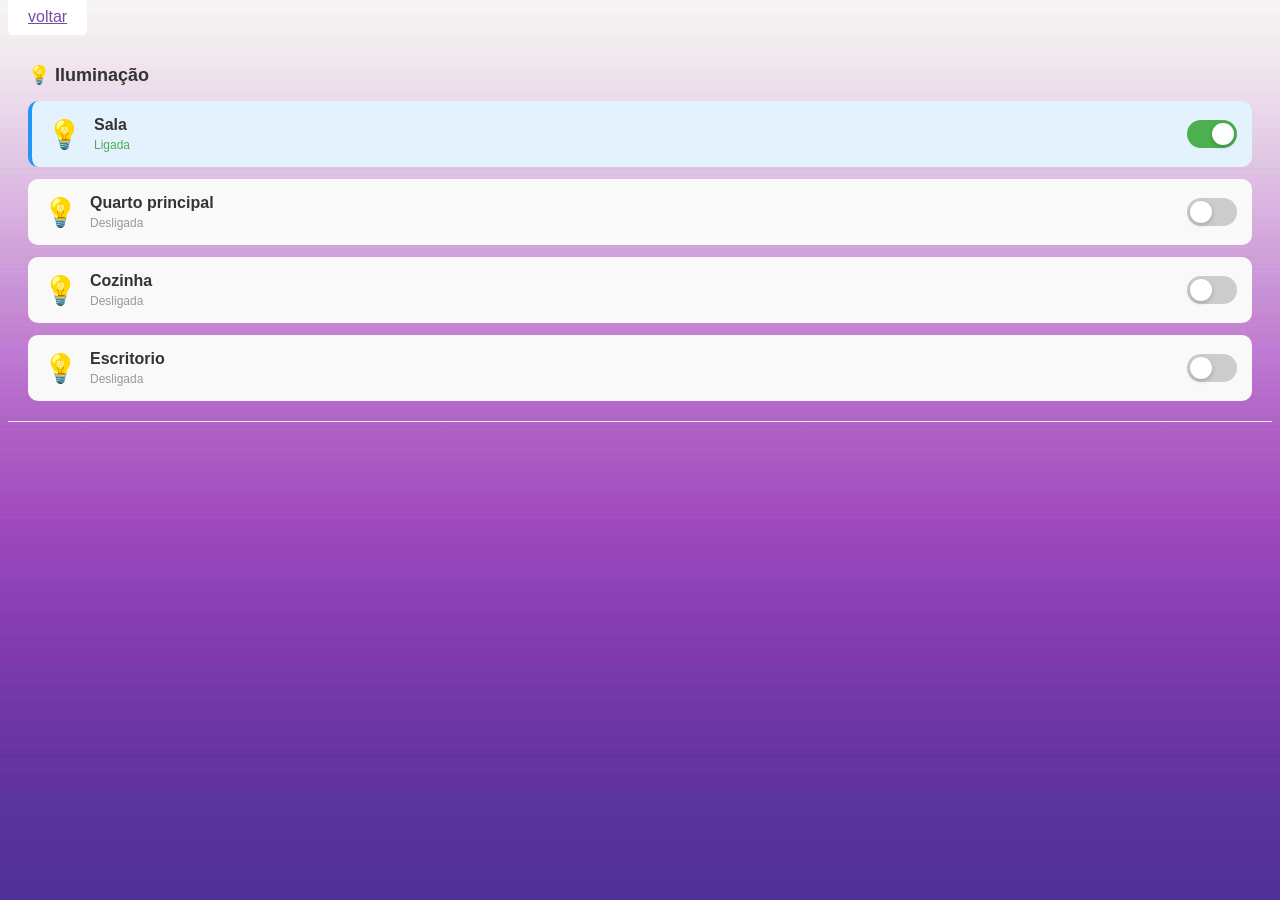
==== commit 69219b06: "mexendo nas paginas" ====
--- a/pagina-principal/html/luz.html
+++ b/pagina-principal/html/luz.html
@@ -1,5 +1,5 @@
         <link rel="stylesheet" href="../css/luz.css" /> 
-        <a href="index.html" type="button" >voltar</a>
+        <a class="button" href="index.html" type="button">voltar</a>
         <body>
            <!-- Lighting Control -->
            <div class="control-section">
--- a/pagina-principal/css/luz.css
+++ b/pagina-principal/css/luz.css
@@ -112,7 +112,7 @@
     transform: translateX(22px);
 }
 
-button[type="button"] {
+.button {
     background-color: white;
     color: #764ba2;
     border: none;
@@ -122,6 +122,6 @@
 }
 
 /* Efeito ao passar o mouse (hover) */
-button[type="button"]:hover {
+.button:hover {
     background-color: #764ba2;
 }
